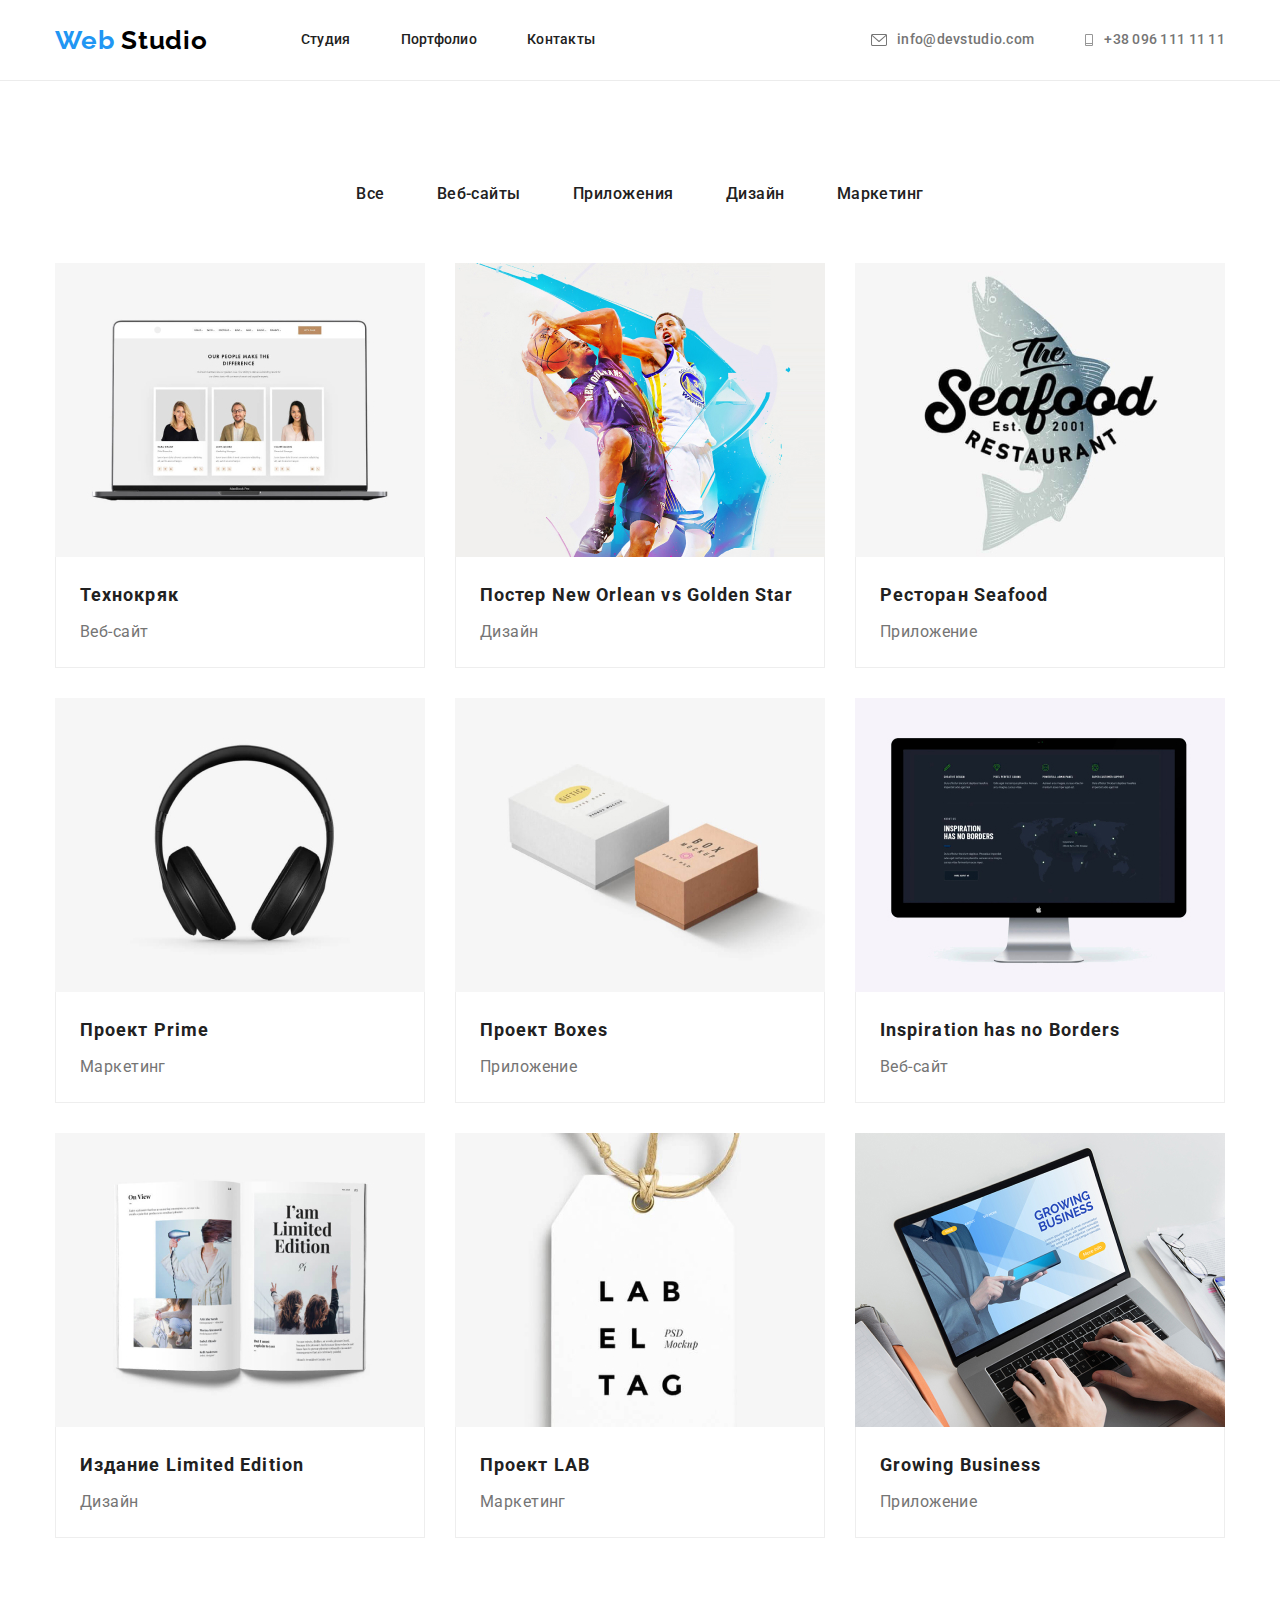
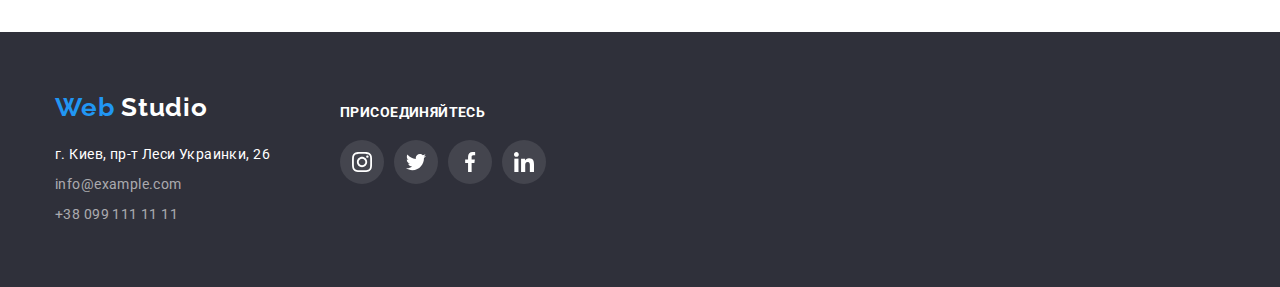
==== portfolio.html @ 18cc2312 "Початок ДЗ № 5" ====
<!DOCTYPE html>
<html lang="ru">
<head>
    <meta charset="UTF-8">
    <meta http-equiv="X-UA-Compatible" content="IE=edge">
    <meta name="viewport" content="width=device-width, initial-scale=1.0">
    <title>Document</title>
    <link href="https://fonts.googleapis.com/css2?family=Raleway:wght@700&family=Roboto:wght@400;500;700;900&display=swap"
        rel="stylesheet">
    <link rel="stylesheet" href="https://cdnjs.cloudflare.com/ajax/libs/modern-normalize/1.0.0/modern-normalize.min.css">
    <link rel="stylesheet" href="./css/styles.css">

</head>
<body>
    <!-- шапка сторінки -->
    <header class="header">
        <div class="container">
            <a href="./index.html" class="logo link">Web <span class="logo-text">Studio</span></a>
            <nav class="site-nav">
                <ul class="list">
                    <li class="item"><a href="./index.html" class="link">Студия</a></li>
                    <li class="item"><a href="./portfolio.html" class="link">Портфолио</a></li>
                    <li class="item"><a href="#" class="link">Контакты</a></li>
                </ul>
            </nav>
                <ul class="connection list">
                    <li class="item">
                        <a href="mailto:info@devstudio.com" class="contact link">
                            <svg class="icon" width="16" height="12">
                                <use href="./images/icon/icons.svg#icon-mail"></use>
                            </svg>
                        info@devstudio.com
                    </a></li>
                    <li class="item">
                        <a href="tel:+380961111111" class="contact link">
                            <svg class="icon" width="10" height="12">
                                <use href="./images/icon/icons.svg#icon-phone"></use>
                            </svg>
                        +38 096 111 11 11
                    </a></li>
                </ul>
        </div>
    </header>
    
    <!-- <h1></h1> -->
    <!-- <h2></h2> -->

    <!--Унікальний контент сторінки-->
    <main>
        <!-- основна секція -->
        <section class=" section portfolio">
            <!-- фільтр вкладки "портфоліо" -->
            <div class="container">
                <ul class="filter list">
                    <li class="item"><button type="button" class="button">Все</button></li>
                    <li class="item"><button type="button" class="button">Веб-сайты</button></li>
                    <li class="item"><button type="button" class="button">Приложения</button></li>
                    <li class="item"><button type="button" class="button">Дизайн</button></li>
                    <li class="item"><button type="button" class="button">Маркетинг</button></li>
                </ul>

                <!-- основне портфоліо -->
                <ul class="cardset list">
                    <li class="card">
                        <a href="#" class="link">
                            <img class="image" src="./images/technokryak.jpg" alt="technokryak" width="370">
                            <div class="card-desc">
                                <h3 class="title">Технокряк</h3>
                                <p class="text">Веб-сайт</p>
                            </div>
                        </a>
                    </li>
                    <li class="card">
                        <a href="#" class="link">
                            <img class="image" src="./images/poster.jpg" alt="poster" width="370">
                            <div class="card-desc">
                                <h3 class="title">Постер New Orlean vs Golden Star</h3>
                                <p class="text">Дизайн</p>
                            </div>
                        </a>
                    </li>
                    <li class="card">
                        <a href="#" class="link">
                            <img class="image" src="./images/seafood.jpg" alt="seafood" width="370">
                            <div class="card-desc">
                                <h3 class="title">Ресторан Seafood</h3>
                                <p class="text">Приложение</p>
                            </div>
                        </a>
                    </li>
                    <li class="card">
                        <a href="#" class="link">
                            <img class="image" src="./images/prime.jpg" alt="prime" width="370">
                            <div class="card-desc">
                                <h3 class="title">Проект Prime</h3>
                                <p class="text">Маркетинг</p>
                            </div>
                        </a>
                    </li>
                    <li class="card">
                        <a href="#" class="link">
                            <img class="image" src="./images/boxes.jpg" alt="boxes" width="370">
                            <div class="card-desc">
                                <h3 class="title">Проект Boxes</h3>
                                <p class="text">Приложение</p>
                            </div>
                        </a>
                    </li>
                    <li class="card">
                        <a href="#" class="link">
                            <img class="image" src="./images/noborders.jpg" alt="noborders" width="370">
                            <div class="card-desc">
                                <h3 class="title">Inspiration has no Borders</h3>
                                <p class="text">Веб-сайт</p>
                            </div>
                        </a>
                    </li>
                    <li class="card">
                        <a href="#" class="link">
                            <img class="image" src="./images/limited-editions.jpg" alt="limited-editions" width="370">
                            <div class="card-desc">
                                <h3 class="title">Издание Limited Edition</h3>
                                <p class="text">Дизайн</p>
                            </div>
                        </a>
                    </li>
                    <li class="card">
                        <a href="#" class="link">
                            <img class="image" src="./images/lab.jpg" alt="lab" width="370">
                            <div class="card-desc">
                                <h3 class="title">Проект LAB</h3>
                                <p class="text">Маркетинг</p>
                            </div>
                        </a>
                    </li>
                    <li class="card">
                        <a href="#" class="link">
                            <img class="image" src="./images/business.jpg" alt="business" width="370">
                            <div class="card-desc">
                                <h3 class="title">Growing Business</h3>
                                <p class="text">Приложение</p>
                            </div>
                        </a>
                    </li>
                </ul>
            </div>
        </section>

    </main>
    <!-- підвал сторінки -->
    <footer class="footer">
        <div class="container">
            <address class="adress">
                <a href="./index.html" class="logo">Web <span class="logo-text">Studio</span></a>
                
                <ul class="list">
                    <li class="item"><p class="text">г. Киев, пр-т Леси Украинки, 26</p></li>
                    <li class="item"><a href="mailto:info@example.com" class="contact link">info@example.com</a></li>
                    <li class="item"><a href="tell:+380991111111" class="contact link">+38 099 111 11 11</a></li>
                </ul>
            </address>
            <div class="follow-us">
                <h3 class="title">Присоединяйтесь</h3>
                <ul class="list icon-set">
                    <li class="item">
                        <a href="#" class="link">
                            <svg class="icon" width="20" height="20">
                                <use href="./images/icon/icons.svg#icon-instagram-white"></use>
                            </svg>
                        </a>
                    </li>
                    <li class="item">
                        <a href="#" class="link">
                            <svg class="icon" width="20" height="20">
                                <use href="./images/icon/icons.svg#icon-twitter-white"></use>
                            </svg>
                        </a>
                    </li>
                    <li class="item">
                        <a href="#" class="link">
                            <svg class="icon" width="20" height="20">
                                <use href="./images/icon/icons.svg#icon-facebook-white"></use>
                            </svg>
                        </a>
                    </li>
                    <li class="item">
                        <a href="#" class="link">
                            <svg class="icon" width="20" height="20">
                                <use href="./images/icon/icons.svg#icon-linkedin-white"></use>
                            </svg>
                        </a>
                    </li>
                </ul>
            </div>
        </div>
    </footer>
</body>
</html>
---- css/styles.css ----
/* перемінні для кольорів */
:root {
  --text-color: #757575;
  --title-text-color: #212121;
  --blacl-text-color-logo: #000000;
  --white-text-color: #ffffff;
  --accent-color: #2196f3;
  --primary-bg-color: #ffffff;
  --hero-bg-color: #2f303a;
  --team-bg-color: #f5f4fa;
  --header-border-color: #ececec;
  --card-border-color: #eeeeee;
  --button-hover: #188ce8;
  --hero-bg-gradient: #2f303a66;
  --icon-first-color: #afb1b8;
}

/* загальні властивості */
ul {
  list-style: none;
  padding: 0;
  margin: 0;
}
h2,
h3 {
  margin-top: 0;
}
body {
  font-family: "roboto", sans-serif;
  background-color: var(--primary-bg-color);
  color: var(--title-text-color);
  font-size: 14px;
  font-weight: 400;
  letter-spacing: 0.03em;
}

.container {
  width: 1200px;
  padding-left: 15px;
  padding-right: 15px;
  margin-left: auto;
  margin-right: auto;
}
.section {
  padding-top: 94px;
  padding-bottom: 94px;
}

.link {
  text-decoration: none;
  color: inherit;
}
.list {
  list-style: none;
  margin: 0px;
  padding: 0px;
}
.button {
  background-color: var(--accent-color);
  color: var(--white-text-color);
  font-family: inherit;
  font-size: 16px;
  font-weight: 500;
  cursor: pointer;
  border: none;
  padding: 10px 32px;
  display: inline-block;
}
.title .subtitle {
  font-size: 36px;
  line-height: 1.172;
  margin: 0;
  padding: 0;
}
.text {
  margin: 0;
  padding: 0;
  color: var(--text-color);
}
.image {
  display: block;
}
.icon {
  fill: currentColor;
}
/* ХЕДЕР */

.header {
  border-bottom: 1px solid var(--header-border-color);
}

.header .container {
  display: flex;
  align-items: center;
  padding-top: 0px;
  padding-bottom: 0px;
}

.logo {
  display: block;
  font-family: "Raleway";
  text-decoration: none;
  color: var(--accent-color);
  font-size: 26px;
  line-height: 1.19;
  font-weight: 700;
  letter-spacing: 0.03em;
}
.header .logo-text {
  color: var(--blacl-text-color-logo);
}
/* ХЕДЕР */

/* НАВІГАЦІЯ */
.site-nav {
  margin-left: 93px;
}
.site-nav > .list {
  display: flex;
}
.connection,
.connection .item {
  display: flex;
  margin-left: auto;
}
.header .item + .item {
  margin-left: 50px;
}
.site-nav .link,
.connection .link {
  display: block;
  padding-top: 32px;
  padding-bottom: 32px;

  font-weight: 500;
  line-height: 1.14;
  letter-spacing: 0.02em;
}

.site-nav .link:hover,
.site-nav link:focus {
  color: var(--accent-color);
}

/* НАВІГАЦІЯ */

/* ХЕДЕР, контакти */
.header .contact {
  display: flex;
  align-items: center;

  color: var(--text-color);
  font-weight: 500;
  font-size: 14px;
  line-height: 1.14;
  letter-spacing: 0.02em;
}

.connection .icon {
  margin-right: 10px;
}

.header .link:hover,
.header .link:focus {
  color: var(--accent-color);
}
/* ХЕДЕР, контакти */

/* МЕЙН */
/* Герой */
.section.hero {
  background-image: linear-gradient(
      to right,
      var(--hero-bg-gradient),
      var(--hero-bg-gradient)
    ),
    url(../images/background-image-hero.jpg);
  max-width: 1600px;
  height: 600px;
  padding-top: 200px;
  padding-bottom: 200px;
  text-align: center;
}

.hero .title {
  margin-bottom: 30px;
  width: 696px;
  margin-left: auto;
  margin-right: auto;

  color: var(--white-text-color);
  font-weight: 900;
  font-size: 44px;
  line-height: 1.364;
  text-align: center;
  letter-spacing: 0.06em;
  text-transform: uppercase;
}
.hero .button {
  padding-top: 10px;
  padding-bottom: 10px;
  padding-left: 32px;
  padding-right: 32px;
  box-shadow: 0px 4px 4px rgba(0, 0, 0, 0.15);
  border-radius: 4px;
  line-height: 1.875;
  letter-spacing: 0.06em;
}
.hero .button:hover,
.hero .button:focus {
  background-color: var(--button-hover);
}
/* Герой */
/* ОСОБЛИВОСТІ */
.feature .item {
  display: block;
  flex-basis: calc(100% / 4);
}

.feature .item + .item {
  margin-left: 30px;
}
.feature .thumb {
  display: flex;
  width: 100%;
  height: 120px;
  margin-bottom: 30px;

  justify-content: center;
  align-items: center;
  background-color: var(--team-bg-color);
  border-radius: 4px;
}

.feature .subtitle,
.footer .title {
  margin-bottom: 10px;

  font-size: 14px;
  font-weight: 700;
  line-height: 1.143;
  text-transform: uppercase;
}

.feature .text {
  line-height: 1.714;
  padding-bottom: 6px;
}
.feature .list {
  display: flex;
}
/* ОСОБЛИВОСТІ */

/* ЧИМ МИ ЗАЙМАЄМОСЬ */
.section.activity {
  padding-top: 0px;
  text-align: center;
}

.activity .title {
  margin-top: 0px;
  font-size: 36px;
  font-weight: 700;
  line-height: 1.171;
  letter-spacing: 0.03em;
}

.activity .title,
.team .title,
.clients .title {
  margin-bottom: 50px;
}
.activity .list {
  display: flex;
}

.activity .item + .item {
  margin-left: 30px;
}

.activity .item {
  flex-basis: calc(100% / 3);
}

/* КОМАНДА */
.team {
  background-color: var(--team-bg-color);
  text-align: center;
}

.team .title {
  margin-top: 0px;
  font-size: 36px;
  font-weight: 700;
  line-height: 1.171;
  letter-spacing: 0.03em;
}

.team .list,
.clients .list {
  display: flex;
}

.team .card + .card {
  margin-left: 30px;
}

.team .card {
  flex-basis: calc (100% /4);
  background-color: var(--primary-bg-color);
  border-radius: 0px 0px 4px 4px;
  box-shadow: 0px 1px 3px rgba(0, 0, 0, 0.12), 0px 1px 1px rgba(0, 0, 0, 0.14),
    0px 2px 1px rgba(0, 0, 0, 0.2);
}

.team .card-desc {
  padding-top: 30px;
  padding-bottom: 30px;
}

.team .subtitle {
  margin-bottom: 10px;
  margin-top: 0px;
  font-weight: 500;
  font-size: 16px;
  line-height: 1.19;
}

.team .text {
  font-size: 16px;
  line-height: 1.19;
  margin-bottom: 16px;
}
.icon-set {
  display: flex;
  justify-content: center;
}
.team .icon-set {
  color: var(--icon-first-color);
}
.icon-set > .item {
  display: flex;
  width: 44px;
  height: 44px;
}
.icon-set .link {
  display: flex;
  align-items: center;
  justify-content: center;
  width: 100%;
  height: 100%;
  border-radius: 50%;
}
.icon-set > .item + .item {
  margin-left: 10px;
}
.icon-set .link:hover,
.icon-set .link:focus {
  color: var(--white-text-color);
  background-color: var(--accent-color);
}

/* КЛІЄНТИ */
.clients {
  text-align: center;
}
.clients .item {
  width: 170px;
  height: 92px;
}
.clients .item + .item {
  margin-left: 30px;
}
.clients .link {
  display: flex;
  width: 100%;
  height: 100%;
  align-items: center;
  justify-content: center;
  color: var(--icon-first-color);
  border-radius: 4px;
  border: 1px solid #afb1b8;
}
.clients .title {
  font-size: 36px;
  line-height: 42px;
  text-align: center;
  letter-spacing: 0.03em;
  margin-bottom: 50px;
}
.clients .link:hover,
.clients .link:focus {
  color: var(--accent-color);
  border-color: var(--accent-color);
}
/* КЛІЄНТИ */

/* КОМАНДА */
/* МЕЙН */

/* ПОРТФОЛІО */
/* фільтр */
.filter.list {
  display: flex;
  justify-content: center;
  margin-bottom: 50px;
}

.filter .item + .item {
  margin-left: 8px;
}
.portfolio .button {
  display: block;
  padding-top: 6px;
  padding-bottom: 6px;
  padding-left: 22px;
  padding-right: 22px;
  border-radius: 2px;
  color: inherit;
  background-color: var(--alt-bg-color);
  font-weight: 500;
  line-height: 1.625;
  letter-spacing: 0.03em;
}
.portfolio .button:hover,
.portfolio .button:focus {
  color: var(--white-text-color);
  background-color: var(--accent-color);
  box-shadow: 0px 3px 1px rgba(0, 0, 0, 0.1), 0px 1px 2px rgba(0, 0, 0, 0.08),
    0px 2px 2px rgba(0, 0, 0, 0.12);
}
/* ПРОЕКТИ */
.cardset.list {
  display: flex;
  flex-wrap: wrap;
  margin-left: -30px;
  margin-top: -30px;
}
.portfolio .card {
  display: block;
  flex-basis: calc(100% / 3 - 30px);
  margin-left: 30px;
  margin-top: 30px;
}
.portfolio .card-desc {
  border-width: 0px 1px 1px;
  border-style: solid;
  border-color: var(--card-border-color);

  padding-top: 20px;
  padding-bottom: 20px;
  padding-left: 24px;
  padding-right: 24px;
}
.portfolio .title {
  margin-bottom: 4px;
  margin-top: 0px;
  font-weight: 700;
  font-size: 18px;
  line-height: 2;
  letter-spacing: 0.06em;
}
.portfolio .text {
  font-size: 16px;
  line-height: 1.875;
}

.cardset .link {
  display: block;
  width: 100%;
  height: 100%;
}
.cardset .link:hover,
.cardset .link:focus {
  box-shadow: 0px 1px 1px rgba(0, 0, 0, 0.12), 0px 4px 4px rgba(0, 0, 0, 0.06),
    1px 4px 6px rgba(0, 0, 0, 0.16);
}
/* ПРОЕКТИ */
/* ПОРТФОЛІО */

/* ФУТЕР */
.footer {
  background-color: var(--hero-bg-color);
}
.footer .container {
  display: flex;
}
.adress {
  padding-top: 60px;
  padding-bottom: 60px;
  font-style: normal;
}
.footer .logo {
  margin-bottom: 20px;
}
.footer .logo-text {
  color: var(--white-text-color);
}
.footer .list {
  line-height: 1.71;
}
.footer .text {
  color: var(--white-text-color);
}
.footer .item:not(:last-child) {
  margin-bottom: 6px;
}
.footer .contact {
  color: rgba(255, 255, 255, 0.6);
}
.footer .contact:hover,
.footer .contact:focus {
  color: var(--accent-color);
}
.follow-us {
  margin-left: 70px;
  padding-top: 72px;
}
.follow-us > .title {
  margin-bottom: 20px;
  color: var(--white-text-color);
}
.follow-us .icon-set {
  color: var(--white-text-color);
}
.follow-us .link {
  background: rgba(255, 255, 255, 0.1);
}

/* ФУТЕР */
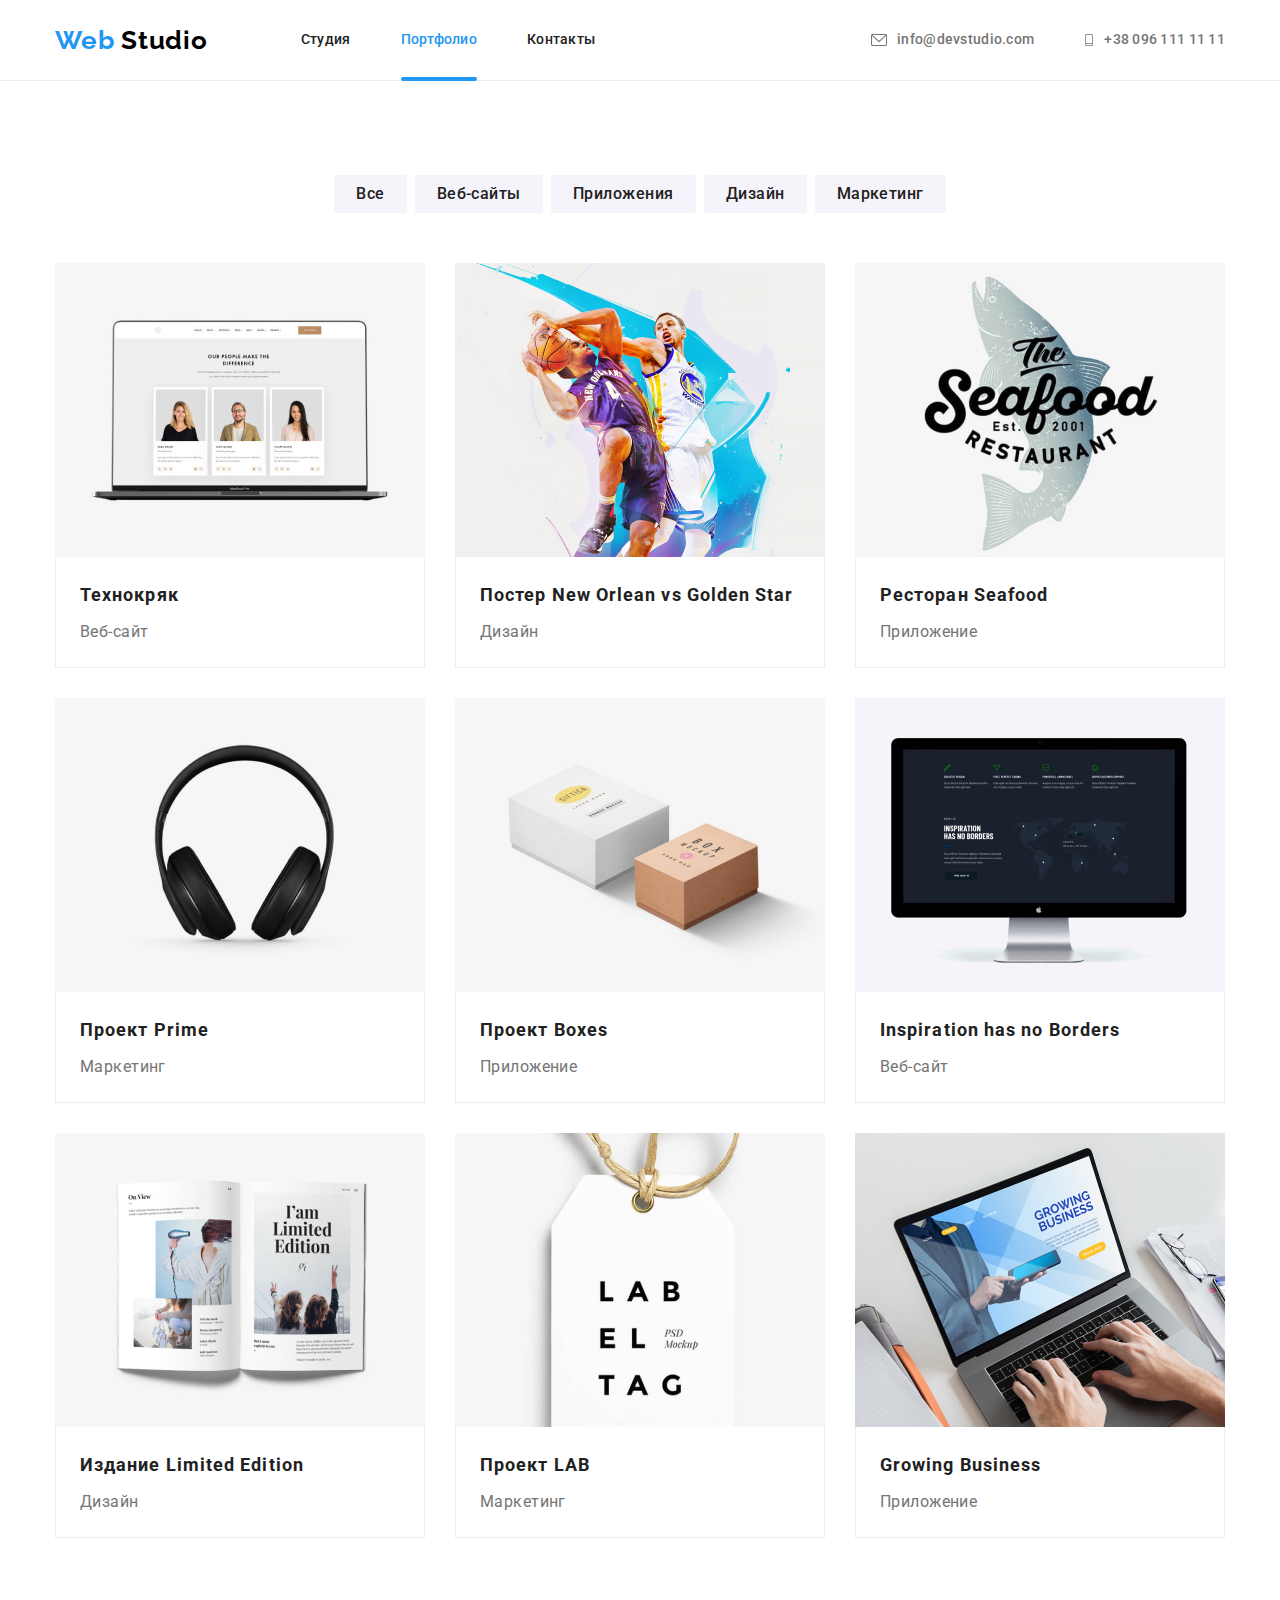
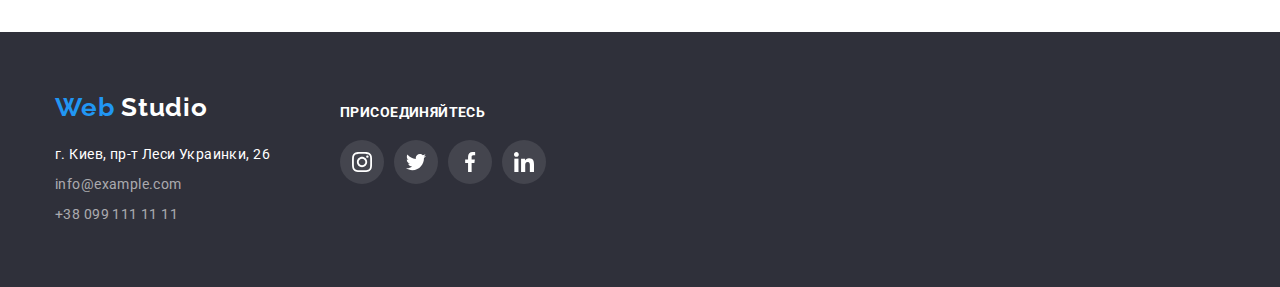
==== commit be67ae90: "Дз № 5 готове" ====
--- a/portfolio.html
+++ b/portfolio.html
@@ -4,7 +4,8 @@
     <meta charset="UTF-8">
     <meta http-equiv="X-UA-Compatible" content="IE=edge">
     <meta name="viewport" content="width=device-width, initial-scale=1.0">
-    <title>Document</title>
+    <title>Portfolio</title>
+    <link rel="preconnect" href="https://fonts.gstatic.com">
     <link href="https://fonts.googleapis.com/css2?family=Raleway:wght@700&family=Roboto:wght@400;500;700;900&display=swap"
         rel="stylesheet">
     <link rel="stylesheet" href="https://cdnjs.cloudflare.com/ajax/libs/modern-normalize/1.0.0/modern-normalize.min.css">
@@ -15,12 +16,12 @@
     <!-- шапка сторінки -->
     <header class="header">
         <div class="container">
-            <a href="./index.html" class="logo link">Web <span class="logo-text">Studio</span></a>
+            <a class="logo link" href="./index.html">Web <span class="logo-text">Studio</span></a>
             <nav class="site-nav">
                 <ul class="list">
                     <li class="item"><a href="./index.html" class="link">Студия</a></li>
-                    <li class="item"><a href="./portfolio.html" class="link">Портфолио</a></li>
-                    <li class="item"><a href="#" class="link">Контакты</a></li>
+                    <li class="item"><a href="./portfolio.html" class="link current">Портфолио</a></li>
+                    <li class="item"><a href="#contacts" class="link">Контакты</a></li>
                 </ul>
             </nav>
                 <ul class="connection list">
@@ -51,6 +52,7 @@
         <section class=" section portfolio">
             <!-- фільтр вкладки "портфоліо" -->
             <div class="container">
+                <h1 class="title hide">Наши Проекты</h1>
                 <ul class="filter list">
                     <li class="item"><button type="button" class="button">Все</button></li>
                     <li class="item"><button type="button" class="button">Веб-сайты</button></li>
@@ -62,8 +64,14 @@
                 <!-- основне портфоліо -->
                 <ul class="cardset list">
                     <li class="card">
-                        <a href="#" class="link">
-                            <img class="image" src="./images/technokryak.jpg" alt="technokryak" width="370">
+                        <a href="#" class="card-link link">
+                            <div class="card-thumb">
+                                <img class="image" src="./images/technokryak.jpg" alt="technokryak" width="370">
+                                <div class="overlay">
+                                    <p class="text over">Технокряк это современная площадка распространения коронавируса. Компании используют эту платформу для цифрового
+                                    шпионажа и атак на защищённые сервера конкурентов.</p>
+                                </div>
+                            </div>
                             <div class="card-desc">
                                 <h3 class="title">Технокряк</h3>
                                 <p class="text">Веб-сайт</p>
@@ -71,17 +79,31 @@
                         </a>
                     </li>
                     <li class="card">
-                        <a href="#" class="link">
-                            <img class="image" src="./images/poster.jpg" alt="poster" width="370">
+                        <a href="#" class="card-link link">
+                            <div class="card-thumb">
+                                <img class="image" src="./images/poster.jpg" alt="poster" width="370">
+                                <div class="overlay">
+                                    <p class="text over">Lorem ipsum dolor sit amet consectetur adipisicing elit. Sed eligendi,
+                                    similique iusto perspiciatis nobis qui.</p>
+                                </div>
+                            </div>
                             <div class="card-desc">
                                 <h3 class="title">Постер New Orlean vs Golden Star</h3>
                                 <p class="text">Дизайн</p>
                             </div>
                         </a>
                     </li>
-                    <li class="card">
-                        <a href="#" class="link">
-                            <img class="image" src="./images/seafood.jpg" alt="seafood" width="370">
+                    
+                    <li class="card">
+                        <a href="#" class="card-link link">
+                            <div class="card-thumb">
+                                <img class="image" src="./images/seafood.jpg" alt="seafood" width="370">
+                                <div class="overlay">
+                                    <p class="text over">Lorem ipsum dolor sit amet consectetur adipisicing elit. Sed eligendi,
+                                    similique iusto perspiciatis nobis qui.</p>
+                                </div>
+                            </div>
+                            
                             <div class="card-desc">
                                 <h3 class="title">Ресторан Seafood</h3>
                                 <p class="text">Приложение</p>
@@ -89,8 +111,14 @@
                         </a>
                     </li>
                     <li class="card">
-                        <a href="#" class="link">
-                            <img class="image" src="./images/prime.jpg" alt="prime" width="370">
+                        <a href="#" class="card-link link">
+                            <div class="card-thumb">
+                                <img class="image" src="./images/prime.jpg" alt="prime" width="370">
+                                <div class="overlay">
+                                    <p class="text over">Lorem ipsum dolor sit amet consectetur adipisicing elit. Sed eligendi,
+                                    similique iusto perspiciatis nobis qui.</p>
+                                </div>
+                            </div>
                             <div class="card-desc">
                                 <h3 class="title">Проект Prime</h3>
                                 <p class="text">Маркетинг</p>
@@ -98,8 +126,14 @@
                         </a>
                     </li>
                     <li class="card">
-                        <a href="#" class="link">
-                            <img class="image" src="./images/boxes.jpg" alt="boxes" width="370">
+                        <a href="#" class="card-link link">
+                            <div class="card-thumb">
+                                <img class="image" src="./images/boxes.jpg" alt="boxes" width="370">
+                                <div class="overlay">
+                                    <p class="text over">Lorem ipsum dolor sit amet consectetur adipisicing elit. Sed eligendi,
+                                    similique iusto perspiciatis nobis qui.</p>
+                                </div>
+                            </div>
                             <div class="card-desc">
                                 <h3 class="title">Проект Boxes</h3>
                                 <p class="text">Приложение</p>
@@ -107,8 +141,14 @@
                         </a>
                     </li>
                     <li class="card">
-                        <a href="#" class="link">
-                            <img class="image" src="./images/noborders.jpg" alt="noborders" width="370">
+                        <a href="#" class="card-link link">
+                            <div class="card-thumb">
+                                <img class="image" src="./images/noborders.jpg" alt="noborders" width="370">
+                                <div class="overlay">
+                                    <p class="text over">Lorem ipsum dolor sit amet consectetur adipisicing elit. Sed eligendi,
+                                    similique iusto perspiciatis nobis qui.</p>
+                                </div>
+                            </div>
                             <div class="card-desc">
                                 <h3 class="title">Inspiration has no Borders</h3>
                                 <p class="text">Веб-сайт</p>
@@ -116,8 +156,14 @@
                         </a>
                     </li>
                     <li class="card">
-                        <a href="#" class="link">
-                            <img class="image" src="./images/limited-editions.jpg" alt="limited-editions" width="370">
+                        <a href="#" class="card-link link">
+                            <div class="card-thumb">
+                                <img class="image" src="./images/limited-editions.jpg" alt="limited-editions" width="370">
+                                <div class="overlay">
+                                    <p class="text over">Lorem ipsum dolor sit amet consectetur adipisicing elit. Sed eligendi,
+                                    similique iusto perspiciatis nobis qui.</p>
+                                </div>
+                            </div>
                             <div class="card-desc">
                                 <h3 class="title">Издание Limited Edition</h3>
                                 <p class="text">Дизайн</p>
@@ -125,8 +171,14 @@
                         </a>
                     </li>
                     <li class="card">
-                        <a href="#" class="link">
-                            <img class="image" src="./images/lab.jpg" alt="lab" width="370">
+                        <a href="#" class="card-link link">
+                            <div class="card-thumb">
+                                <img class="image" src="./images/lab.jpg" alt="lab" width="370">
+                                <div class="overlay">
+                                    <p class="text over">Lorem ipsum dolor sit amet consectetur adipisicing elit. Sed eligendi,
+                                    similique iusto perspiciatis nobis qui.</p>
+                                </div>
+                            </div>
                             <div class="card-desc">
                                 <h3 class="title">Проект LAB</h3>
                                 <p class="text">Маркетинг</p>
@@ -134,8 +186,14 @@
                         </a>
                     </li>
                     <li class="card">
-                        <a href="#" class="link">
-                            <img class="image" src="./images/business.jpg" alt="business" width="370">
+                        <a href="#" class="card-link link">
+                            <div class="card-thumb">
+                                <img class="image" src="./images/business.jpg" alt="business" width="370">
+                                <div class="overlay">
+                                    <p class="text over">Lorem ipsum dolor sit amet consectetur adipisicing elit. Sed eligendi,
+                                    similique iusto perspiciatis nobis qui.</p>
+                                </div>
+                            </div>
                             <div class="card-desc">
                                 <h3 class="title">Growing Business</h3>
                                 <p class="text">Приложение</p>
@@ -148,11 +206,10 @@
 
     </main>
     <!-- підвал сторінки -->
-    <footer class="footer">
+    <footer id="contacts" class="footer">
         <div class="container">
             <address class="adress">
-                <a href="./index.html" class="logo">Web <span class="logo-text">Studio</span></a>
-                
+                <a class="logo" href="./index.html">Web <span class="logo-text">Studio</span></a>
                 <ul class="list">
                     <li class="item"><p class="text">г. Киев, пр-т Леси Украинки, 26</p></li>
                     <li class="item"><a href="mailto:info@example.com" class="contact link">info@example.com</a></li>
--- a/css/styles.css
+++ b/css/styles.css
@@ -2,7 +2,7 @@
 :root {
   --text-color: #757575;
   --title-text-color: #212121;
-  --blacl-text-color-logo: #000000;
+  --black-text-color-logo: #000000;
   --white-text-color: #ffffff;
   --accent-color: #2196f3;
   --primary-bg-color: #ffffff;
@@ -13,6 +13,9 @@
   --button-hover: #188ce8;
   --hero-bg-gradient: #2f303a66;
   --icon-first-color: #afb1b8;
+
+  --primary-bezier: cubic-bezier(0.4, 0, 0.2, 1);
+  --action-primary-duration: 250ms;
 }
 
 /* загальні властивості */
@@ -63,10 +66,11 @@
   font-weight: 500;
   cursor: pointer;
   border: none;
-  padding: 10px 32px;
-  display: inline-block;
-}
-.title .subtitle {
+  border-radius: 4px;
+}
+
+.title,
+.subtitle {
   font-size: 36px;
   line-height: 1.172;
   margin: 0;
@@ -80,7 +84,23 @@
 .image {
   display: block;
 }
-.icon {
+
+.hide {
+  position: absolute;
+  width: 1px;
+  height: 1px;
+  margin: -1px;
+  border: 0;
+  padding: 0;
+
+  white-space: nowrap;
+  clip-path: inset(100%);
+  clip: rect(0 0 0 0);
+  overflow: hidden;
+}
+
+.icon,
+.modal-cross {
   fill: currentColor;
 }
 /* ХЕДЕР */
@@ -107,7 +127,7 @@
   letter-spacing: 0.03em;
 }
 .header .logo-text {
-  color: var(--blacl-text-color-logo);
+  color: var(--black-text-color-logo);
 }
 /* ХЕДЕР */
 
@@ -132,6 +152,11 @@
   padding-top: 32px;
   padding-bottom: 32px;
 
+  position: relative;
+  transition-property: color;
+  transition-duration: var(--action-primary-duration);
+  transition-timing-function: var(--primary-bezier) 0;
+
   font-weight: 500;
   line-height: 1.14;
   letter-spacing: 0.02em;
@@ -140,6 +165,34 @@
 .site-nav .link:hover,
 .site-nav link:focus {
   color: var(--accent-color);
+}
+
+.link.current {
+  color: var(--accent-color);
+}
+.current::after {
+  content: "";
+  display: block;
+
+  position: absolute;
+  bottom: -1px;
+
+  width: 100%;
+  height: 4px;
+  background-color: var(--accent-color);
+  border-radius: 2px;
+
+  animation-name: fade-in;
+  animation-duration: var(--action-primary-duration);
+  animation-timing-function: var(--primary-bezier);
+}
+@keyframes fade-in {
+  0% {
+    opacity: 1;
+  }
+  100% {
+    opacity: 1;
+  }
 }
 
 /* НАВІГАЦІЯ */
@@ -169,6 +222,12 @@
 /* МЕЙН */
 /* Герой */
 .section.hero {
+  padding-top: 200px;
+  padding-bottom: 200px;
+  text-align: center;
+  margin-left: auto;
+  margin-right: auto;
+
   background-image: linear-gradient(
       to right,
       var(--hero-bg-gradient),
@@ -177,9 +236,6 @@
     url(../images/background-image-hero.jpg);
   max-width: 1600px;
   height: 600px;
-  padding-top: 200px;
-  padding-bottom: 200px;
-  text-align: center;
 }
 
 .hero .title {
@@ -205,6 +261,10 @@
   border-radius: 4px;
   line-height: 1.875;
   letter-spacing: 0.06em;
+
+  transition-property: background-color;
+  transition-duration: var(--action-primary-duration);
+  transition-timing-function: var(--primary-bezier);
 }
 .hero .button:hover,
 .hero .button:focus {
@@ -212,6 +272,10 @@
 }
 /* Герой */
 /* ОСОБЛИВОСТІ */
+
+.feature .list {
+  display: flex;
+}
 .feature .item {
   display: block;
   flex-basis: calc(100% / 4);
@@ -233,6 +297,7 @@
 }
 
 .feature .subtitle,
+.activity .subtitle,
 .footer .title {
   margin-bottom: 10px;
 
@@ -246,9 +311,7 @@
   line-height: 1.714;
   padding-bottom: 6px;
 }
-.feature .list {
-  display: flex;
-}
+
 /* ОСОБЛИВОСТІ */
 
 /* ЧИМ МИ ЗАЙМАЄМОСЬ */
@@ -257,14 +320,6 @@
   text-align: center;
 }
 
-.activity .title {
-  margin-top: 0px;
-  font-size: 36px;
-  font-weight: 700;
-  line-height: 1.171;
-  letter-spacing: 0.03em;
-}
-
 .activity .title,
 .team .title,
 .clients .title {
@@ -279,7 +334,19 @@
 }
 
 .activity .item {
+  position: relative;
   flex-basis: calc(100% / 3);
+}
+.activity .subtitle {
+  position: absolute;
+  bottom: 0px;
+  padding-top: 27px;
+  padding-bottom: 27px;
+  margin-bottom: 0px;
+  width: 100%;
+
+  color: var(--white-text-color);
+  background-color: rgba(47, 48, 58, 0.8);
 }
 
 /* КОМАНДА */
@@ -287,15 +354,6 @@
   background-color: var(--team-bg-color);
   text-align: center;
 }
-
-.team .title {
-  margin-top: 0px;
-  font-size: 36px;
-  font-weight: 700;
-  line-height: 1.171;
-  letter-spacing: 0.03em;
-}
-
 .team .list,
 .clients .list {
   display: flex;
@@ -350,6 +408,10 @@
   width: 100%;
   height: 100%;
   border-radius: 50%;
+
+  transition-property: color, background-color;
+  transition-duration: var(--action-primary-duration);
+  transition-timing-function: var(--primary-bezier);
 }
 .icon-set > .item + .item {
   margin-left: 10px;
@@ -380,18 +442,21 @@
   color: var(--icon-first-color);
   border-radius: 4px;
   border: 1px solid #afb1b8;
-}
-.clients .title {
-  font-size: 36px;
-  line-height: 42px;
-  text-align: center;
-  letter-spacing: 0.03em;
-  margin-bottom: 50px;
-}
+
+  transition-property: color, background-color;
+  transition-duration: var(--action-primary-duration);
+  transition-timing-function: var(--primary-bezier);
+}
+
 .clients .link:hover,
 .clients .link:focus {
   color: var(--accent-color);
   border-color: var(--accent-color);
+}
+
+.clients .list {
+  display: flex;
+  justify-content: center;
 }
 /* КЛІЄНТИ */
 
@@ -417,10 +482,14 @@
   padding-right: 22px;
   border-radius: 2px;
   color: inherit;
-  background-color: var(--alt-bg-color);
+  background-color: var(--team-bg-color);
   font-weight: 500;
   line-height: 1.625;
   letter-spacing: 0.03em;
+
+  transition-property: color, background-color, box-shadow;
+  transition-duration: var(--action-primary-duration);
+  transition-timing-function: var(--primary-bezier);
 }
 .portfolio .button:hover,
 .portfolio .button:focus {
@@ -475,6 +544,41 @@
   box-shadow: 0px 1px 1px rgba(0, 0, 0, 0.12), 0px 4px 4px rgba(0, 0, 0, 0.06),
     1px 4px 6px rgba(0, 0, 0, 0.16);
 }
+
+.card-thumb {
+  position: relative;
+  overflow: hidden;
+  width: 370px;
+  height: 294px;
+}
+.portfolio .overlay {
+  position: absolute;
+  bottom: 0px;
+  left: 0px;
+  display: flex;
+  width: 100%;
+  height: 100%;
+
+  align-items: center;
+  padding-left: 24px;
+  padding-right: 24px;
+
+  background-color: rgba(33, 150, 243, 0.9);
+  transform: translateY(101%);
+  transition-property: transform;
+  transition-duration: var(--action-primary-duration);
+  transition-timing-function: var(--primary-bezier);
+}
+.text.over {
+  font-size: 18px;
+  line-height: 1.56;
+  color: var(--white-text-color);
+}
+
+.card-link:hover .overlay,
+.card-link:focus .overlay {
+  transform: translateY(0);
+}
 /* ПРОЕКТИ */
 /* ПОРТФОЛІО */
 
@@ -507,6 +611,10 @@
 }
 .footer .contact {
   color: rgba(255, 255, 255, 0.6);
+
+  transition-property: color;
+  transition-duration: var(--action-primary-duration);
+  transition-timing-function: var(--primary-bezier);
 }
 .footer .contact:hover,
 .footer .contact:focus {
@@ -528,3 +636,82 @@
 }
 
 /* ФУТЕР */
+
+/* МОДАЛЬНЕ ВІКНО */
+.backdrop {
+  position: fixed;
+  left: 0;
+  top: 0;
+
+  width: 100vw;
+  height: 100vh;
+
+  opacity: 1;
+  visibility: visible;
+
+  background-color: rgba(0, 0, 0, 0.2);
+
+  transition-property: opacity, visibility;
+  transition-duration: var(--action-primary-duration);
+  transition-timing-function: var(--primary-bezier);
+}
+
+.is-hidden {
+  opacity: 0;
+  visibility: hidden;
+  pointer-events: none;
+}
+
+.backdrop.is-hidden .modal {
+  transform: translate(-50%, -50%) scale(0.95);
+}
+
+.modal {
+  position: absolute;
+  left: 50%;
+  top: 50%;
+
+  min-width: 528px;
+  min-height: 582px;
+  transform: translate(-50%, -50%) scale(1);
+
+  transition-property: transform;
+  transition-duration: var(--action-primary-duration);
+  transition-timing-function: var(--primary-bezier);
+
+  background-color: var(--primary-bg-color);
+  border-radius: 4px;
+  box-shadow: 0px 1px 3px rgba(0, 0, 0, 0.12), 0px 1px 1px rgba(0, 0, 0, 0.14),
+    0px 2px 1px rgba(0, 0, 0, 0.2);
+}
+
+.close.button {
+  position: absolute;
+  top: 8px;
+  right: 8px;
+
+  display: flex;
+  align-items: center;
+  justify-content: center;
+
+  width: 30px;
+  height: 30px;
+  border-radius: 50%;
+
+  background-color: transparent;
+  border: 1px solid rgba(0, 0, 0, 0.1);
+}
+
+.modal-cross {
+  color: var(--black-text-color-logo);
+
+  transition-property: color;
+  transition-duration: var(--action-primary-duration);
+  transition-timing-function: var(--primary-bezier);
+}
+
+.modal .button:hover .modal-cross,
+.modal .button:focus .modal-cross {
+  color: var(--accent-color);
+}
+/* МОДАЛЬНЕ ВІКНО */
